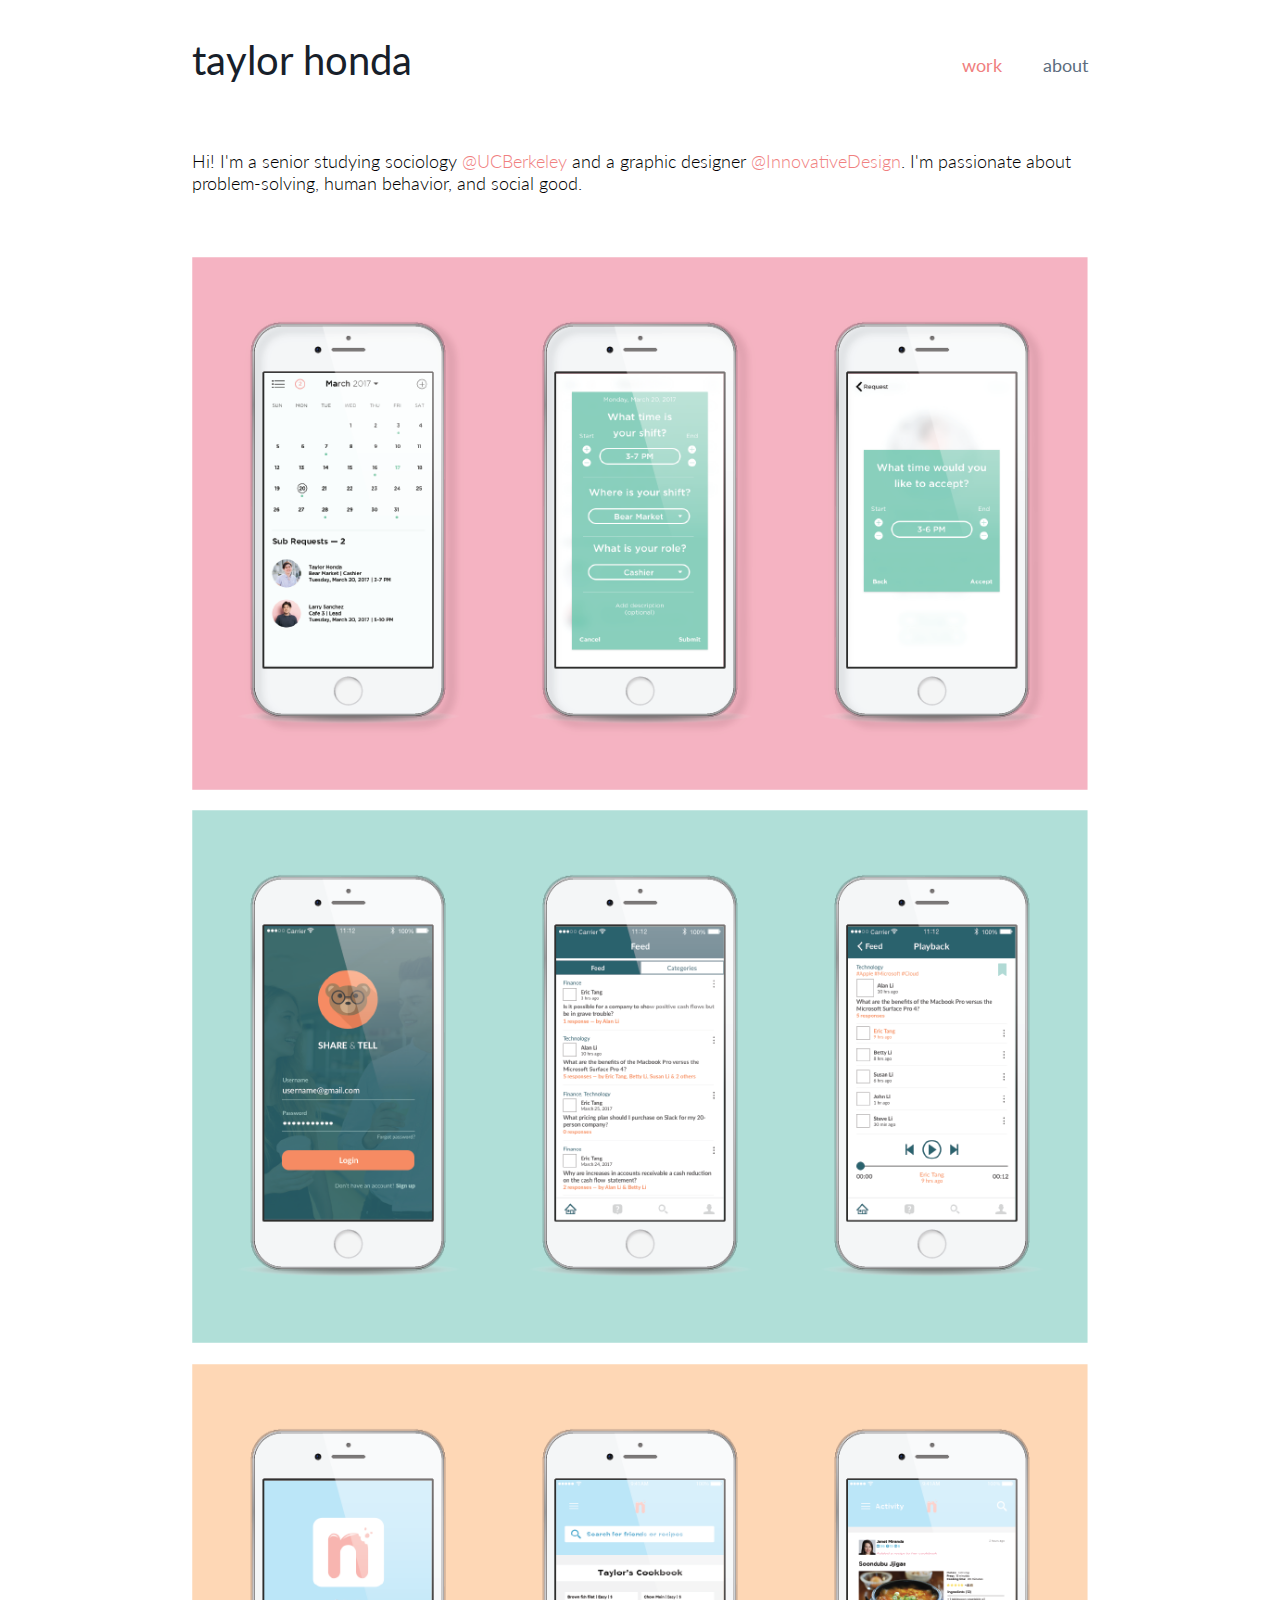
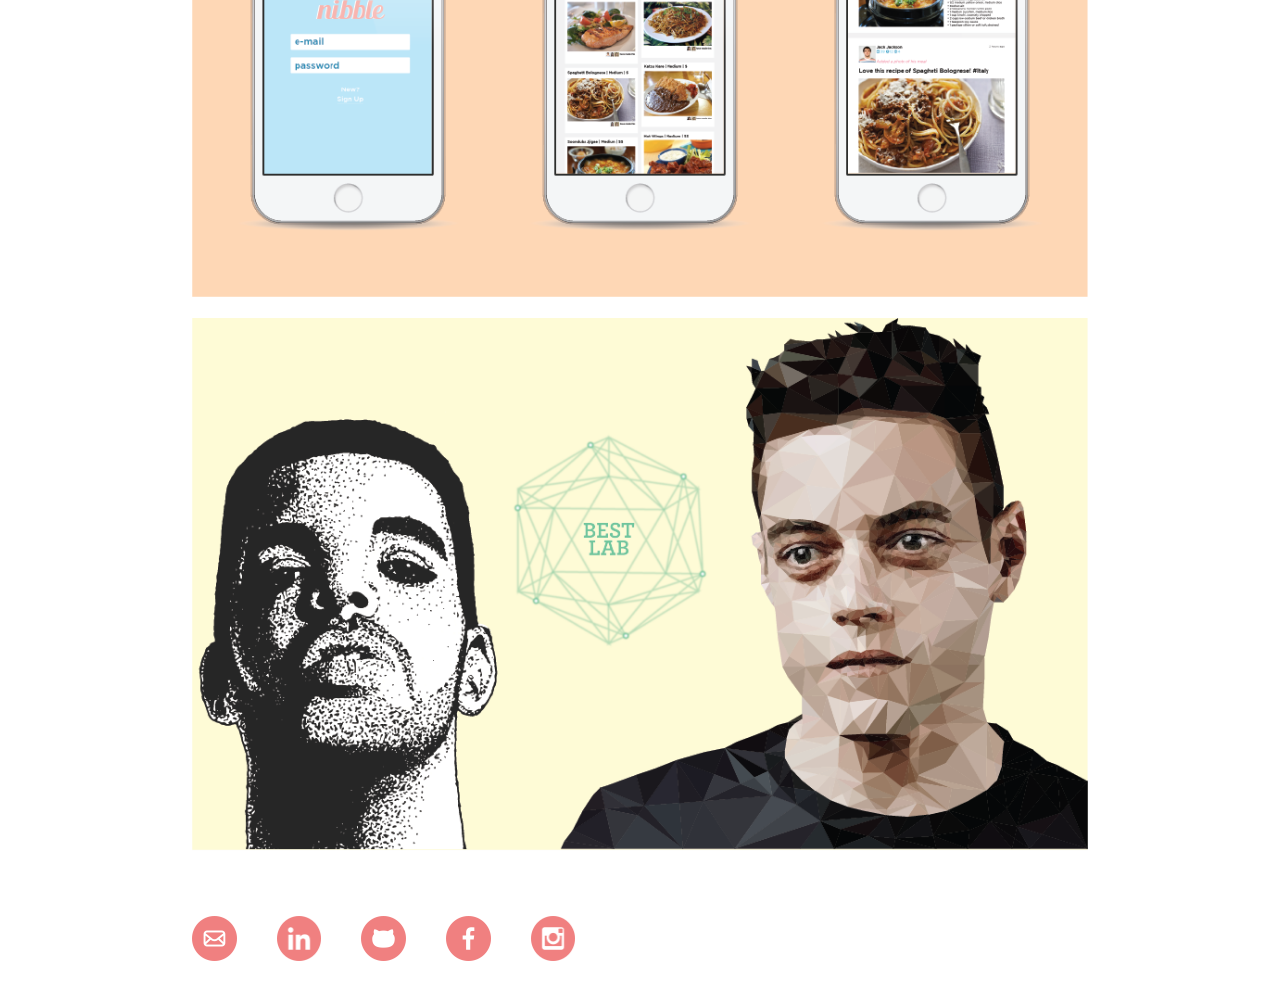
==== index.html @ 882cec19 "Lightbox" ====
<!DOCTYPE html>
<html>
	<head>
		<title>Taylor Honda</title>
		<link href="https://fonts.googleapis.com/css?family=Lato" rel="stylesheet">
		<link rel="stylesheet" href="assets/css/style.css">
		<link rel="stylesheet" href="assets/css/style2.css">
		<link rel="stylesheet" href="assets/css/material-scrolltop.css">
		<script type="text/javascript" src="assets/js/script.js"></script>
		<link rel='shortcut icon' href='assets/img/favicon.png' type='image/x-icon'/ >
		<meta name="title" content="Taylor Honda" />
		<meta name="description" content="Design Portfolio" />
		<meta property='og:image' content='http://taylorhonda.github.io/assets/img/me.jpg'/>
		<meta name="viewport" content="width=device-width, initial-scale=1, shrink-to-fit=no">
	</head>
	<body>
		<div id="navbar">
			<div id="nav">
				<nav>
					<a id="title" href="index.html">
						taylor honda
					</a>
					<div class="pages">
						<a id="uiux" href="index.html"> 
							<font color="#F08080">work</font>
						</a>
						<a id="about" href="about.html">
							about
						</a>
					</div>
				</nav>
			</div>
		</div>
		<div class="container">
			<div id="bio-short">
				Hi! I'm a senior studying sociology <a class="links" href="http://www.berkeley.edu/">@UCBerkeley</a> and a graphic designer <a class="links" href="http://innovativedesign.club/">@InnovativeDesign</a>. I'm passionate about problem-solving, human behavior, and social good. 
			</div>
			<div id="work">
				<div class="box">
					<img class="ux" src="assets/img/subbook.png">
					<a href="subbook.html">
						<div class="overlay"></div>
					</a>
					<a href="subbook.html">
						<div class="description"> <b>SubBook</b> | UIUX Design</div>
					</a>
				</div>
				<div class="box">
					<img class="ux" src="assets/img/share&tell.png">
					<a href="share&tell.html">
						<div class="overlay"></div>
					</a>
					<a href="share&tell.html">
						<div class="description"> <b>Share & Tell</b> | UIUX Design / Branding</div>
					</a>
				</div>
				<div class="box">
					<img class="ux" src="assets/img/nibble.png">
					<a href="nibble.html">
						<div class="overlay"></div>
					</a>
					<a href="nibble.html">
						<div class="description"> <b>Nibble</b> | UIUX Design / Branding</div>
					</a>
				</div>
				<div class="box">
					<img class="ux" src="assets/img/graphicdesign.png">
					<a href="graphicdesign.html">
						<div class="overlay"></div>
					</a>
					<a href="graphicdesign.html">
						<div class="description"> <b>Various Graphic Design Works</b></div>
					</a>
				</div>
				<div class="socialmedia">
					<a href="mailto:taylorhonda@berkeley.edu"><img class="link" id="email" src="assets/img/email.png"></a>
					<a href="https://www.linkedin.com/in/taylorhonda/"><img class="link" id="linkedin" src="assets/img/linkedin.png"></a>
					<a href="https://github.com/taylorhonda"><img class="link" id="github" src="assets/img/github.png"></a>
					<a href="https://www.facebook.com/taylorhonda"><img class="link" id="facebook" src="assets/img/facebook.png"></a>
					<a href="https://www.instagram.com/taylor_toyota/"><img class="link" id="instagram" src="assets/img/instagram.png"></a>
				</div>
			</div>
	</body>
</html>
---- assets/css/style.css ----
body {
	margin: 0;
	padding: 0;
	font-family: 'Lato', sans-serif;
	background-color: white;
}

/*Navigation Bar*/

#navbar {
	position: fixed;
	width: 100%;
	height: 10%;
	text-align: center;
	z-index: 5;
}

#navbar #nav {
	height: 120%;
	margin-bottom: 1%;
	background-color: rgba(255, 255, 255, 1);
}

nav {
	display: inline-block;
	text-align: left;
	width: 60%;
	margin: 0 auto;
}

#title {
	padding-top: 4%;
	font-size: 40px;
	font-family: 'Lato', sans-serif;
	text-decoration: none;
	color: #17202A;
	-webkit-transition: 0.4s;
	-moz-transition: 0.4s;
	-ms-transition: 0.4s;
	transition: 0.4s;
	font-weight: 400;
	float: left;

}

#title:hover {
	opacity: 0.4;
}

.pages {
	font-size: 18px;
	text-align: right;	
	padding-top: 6%;

}

.pages #uiux, #graphicdesign, #photos, #about {
	margin-left: 4%;
	text-decoration: none;
	color: #5D6D7E;
	-webkit-transition: 0.4s;
	-moz-transition: 0.4s;
	-ms-transition: 0.4s;
	transition: 0.4s;

}

#uiux:hover, #graphicdesign:hover, #photos:hover, #about:hover {
	opacity: 0.4;
}

/*Body of Content*/

.container {
	padding-top: 10%;
	width: 60%;
	margin: 0 auto;	
}

.content {
	width: 100%;
	display: block;
}

#bio-short {
	margin: 0 auto;
	margin-bottom: 7%;
	text-align: left;
	text-decoration: none;
	font-size: 18px;
	font-weight: 300;

}

.links {
	text-decoration: none;
	color: #F08080;

}

#work {
	margin: 0 auto;
	position: relative;
}

.box {
	position: relative;
	width: 100%;
}

.ux {
	width: 100%;
	margin-bottom: 2%;
	position: relative;


}
.example {
    width: 100%;
	margin-bottom: 2%;
	position: relative;
}

.example img.ux {
    -webkit-transition: opacity 0.4s ease-in-out;
    -moz-transition: opacity 0.4s ease-in-out;
    -ms-transition: opacity 0.4s ease-in-out;
    transition: opacity 0.4s ease-in-out;
}

.example img.ux:hover {
    opacity: 0.4;
}

.overlay {
	position: absolute;
	top: 0;
	bottom: 0;
	left: 0;
	right: 0;
	height: 100%;
	width: 100%;
	opacity: 0;
	-webkit-transition: 0.4s;
	-moz-transition: 0.4s;
	-ms-transition: 0.4s;
	transition: 0.4s;
	background-color: white;
	cursor: pointer
}

.box:hover .overlay {
	opacity: 0.75;
}

.overlay-two {
	position: absolute;
	top: 0;
	bottom: 0;
	left: 0;
	right: 0;
	height: 100%;
	width: 100%;
	opacity: 0;
	-webkit-transition: 0.4s;
	-moz-transition: 0.4s;
	-ms-transition: 0.4s;
	transition: 0.4s;
	background-color: white;
	cursor: pointer;
}

.box:hover .overlay-two {
	opacity: 0.4;

}

.description {
	font-size: 30px;
	color: #17202A;
	position: absolute;
	text-align: center;
	bottom: 0;
	width: 100%;
	height: 10%;
	margin: 0 auto;
	top: 44%;
	text-decoration: none;
	visibility: hidden;

}

.box:hover .description {
	visibility: visible;
	-webkit-transition: 0.4s;
	-moz-transition: 0.4s;
	-ms-transition: 0.4s;
	transition: 0.4s;

}

/*photos page*/

/*
.column {
	width: 49.5%;
	float: left;
}

#column-one {
	padding-right: 1%;

}

.photo {
	width: 100%;
	padding-bottom: 1%;

}

.photo:hover {
	opacity: 50%;
}

.overlay2 {
	position: absolute;
	top: 0;
	bottom: 0;
	left: 0;
	right: 0;
	height: 100%;
	width: 100%;
	opacity: 0;
	-webkit-transition: 0.4s;
	-moz-transition: 0.4s;
	-ms-transition: 0.4s;
	transition: 0.4s;
	background-color: white;
	cursor: pointer


}

*/

.box:hover .overlay2 {
	opacity: 0.75;

}



#block {
	width: 30%;
	height: 100vh;
	float: left;
	padding-right: 6%;

}

.name {
	font-size: 25px;
}

#me {
	width: 100%

}

#aboutme {
	width: 100%;


}

#bodytext {
	color: #5D6D7E;
	line-height: 30px;
	font-size: 16px;

}
.element {
	padding-top: 1%;
	width: 60%;
	margin: 0 auto;	
}

.socialmedia {
	margin-top: 5%;
	margin-bottom: 3%;

}
.link#email, #linkedin, #github, #instagram, #facebook {
	width: 5%;
	margin-right: 4%;
	-webkit-transition: 0.4s;
	-moz-transition: 0.4s;
	-ms-transition: 0.4s;
	transition: 0.4s;

}

#email:hover, #linkedin:hover, #github:hover, #instagram:hover, #facebook:hover {
	opacity: 0.4;

}

.product {
	font-size: 30px;
	text-align: left;
	padding-bottom: 1%;
}

.product#subbook {
	color: #85ceba;
}

.tools {
	font-size: 16px;
	text-align: left;
	padding-bottom: 1%;
	color: #5D6D7E;

}

.line {
	height: 0.25px;
	background-color: #5D6D7E;
	border-bottom:1px solid #5D6D7E;
	margin-bottom: 3%;

}

.explanation {
	font-size: 16px;
	line-height: 30px;
	margin-bottom: 3%;
}


.heading {
	font-size: 25px;
	color: #85ceba;
	margin-bottom: 3%;
}

.back-to-all {
	font-size: 25px;
	color: #F08080;
	text-decoration: none;
	padding-bottom: 5%;
}






/*Media Queries*/

/* Large desktop */
@media (min-width: 1500px) {
	nav {
		width: 1000px;
	}

	#navbar #nav {
		height: 90px;
		padding-bottom: 1%;
	}

	#title {
		font-size: 40px;
	}

	.pages {
		font-size: 18px;
	}

	.container {
		padding-top: 150px;
		width: 1000px;
		margin: 0 auto;	
	}

	.photo {
		padding-bottom: .5%;
		margin: 0 auto;
	}

	#block {
		width: 30%;
		height: 20%;
		padding-bottom: 6%;

	}

	#bodytext {
		line-height: 30px;
		font-size: 16px;

	}
	.line {
		height: 0.1px;
		background-color: #5D6D7E;
		border-bottom:1px solid #5D6D7E;
		margin-bottom: 3%;
		}

	.link#email, #linkedin, #github, #instagram, #facebook {
		width: 5%;
		margin-right: 4%;
		}
}

/* Large Tablet */
@media (min-width: 980px) and (max-width: 1499px) {
	nav {
		width: 70%;
	}

	#navbar #nav {
		height: 85px;
		padding-bottom: 1%;
	}

	#title {
		font-size: 40px;
	}

	.pages {
		font-size: 18px;
	}

	.container {
		padding-top: 150px;
		width: 70%;
		margin: 0 auto;	
	}

	.photo {
		padding-bottom: .5%;
		margin: 0 auto;
	}

	#block {
		width: 30%;
		height: 20%;
		float: none;
		padding-bottom: 6%;

	}

	#bodytext {
		line-height: 30px;
		font-size: 16px;

	}
	.line {
		height: 0.1px;
		background-color: #5D6D7E;
		border-bottom:1px solid #5D6D7E;
		margin-bottom: 3%;
		}

	.link#email, #linkedin, #github, #instagram, #facebook {
		width: 5%;
		margin-right: 4%;
		}
}

/* Portrait tablet to landscape and desktop */
@media (min-width: 768px) and (max-width: 979px) {
	nav {
		width: 90%;
	}

	#navbar #nav {
		height: 80px;
		padding-bottom: 1%;
	}

	#title {
		font-size: 40px;
	}

	.pages {
		font-size: 18px;
	}

	.container {
		padding-top: 120px;
		width: 90%;
		margin: 0 auto;	
	}

	.photo {
		padding-bottom: .5%;
		margin: 0 auto;
	}

	#block {
		width: 40%;
		height: 20%;
		float: none;
		padding-bottom: 6%;

	}

	#bodytext {
		line-height: 30px;
		font-size: 16px;

	}
	.line {
		height: 0.1px;
		background-color: #5D6D7E;
		border-bottom:1px solid #5D6D7E;
		margin-bottom: 3%;
		}

	.link#email, #linkedin, #github, #instagram, #facebook {
		width: 5%;
		margin-right: 4%;
		}
}

/* Landscape phone to portrait tablet */
@media (min-width: 480px) and (max-width: 767px) {	
	nav {
		width: 90%;
	}

	#navbar #nav {
		height: 75px;
		padding-bottom: 1%;
	}

	#title {
		font-size: 40px;
	}
	.pages {
		font-size: 18px;
	}

	.container {
		padding-top: 100px;
		width: 90%;
		margin: 0 auto;	
	}

	.photo {
		padding-bottom: .5%;
		margin: 0 auto;
	}

	#block {
		width: 40%;
		height: 20%;
		float: none;
		padding-bottom: 6%;

	}

	#bodytext {
		line-height: 30px;
		font-size: 16px;

	}
	.line {
		height: 0.1px;
		background-color: #5D6D7E;
		border-bottom:1px solid #5D6D7E;
		margin-bottom: 3%;
		}

	.link#email, #linkedin, #github, #instagram, #facebook {
		width: 5%;
		margin-right: 4%;
		}
}

/* Landscape phones and down */
@media (max-width: 480px) {
	nav {
		width: 90%;
	}

	#navbar #nav {
		height: 50px;
		padding-bottom: 1%;
	}

	#title {
		font-size: 25px;
	}

	.container {
		padding-top: 60px;
		width: 90%;
		margin: 0 auto;	
	}

	.photo {
		padding-bottom: .5%;
		margin: 0 auto;
	}

	#block {
		width: 40%;
		height: 20%;
		float: none;
		padding-bottom: 6%;

	}

	#bodytext {
		line-height: 30px;
		font-size: 16px;

	}
	.line {
		height: 0.1px;
		background-color: #5D6D7E;
		border-bottom:1px solid #5D6D7E;
		margin-bottom: 3%;
		}

	.link#email, #linkedin, #github, #instagram, #facebook {
		width: 6%;
		margin-right: 4%;
		}
}
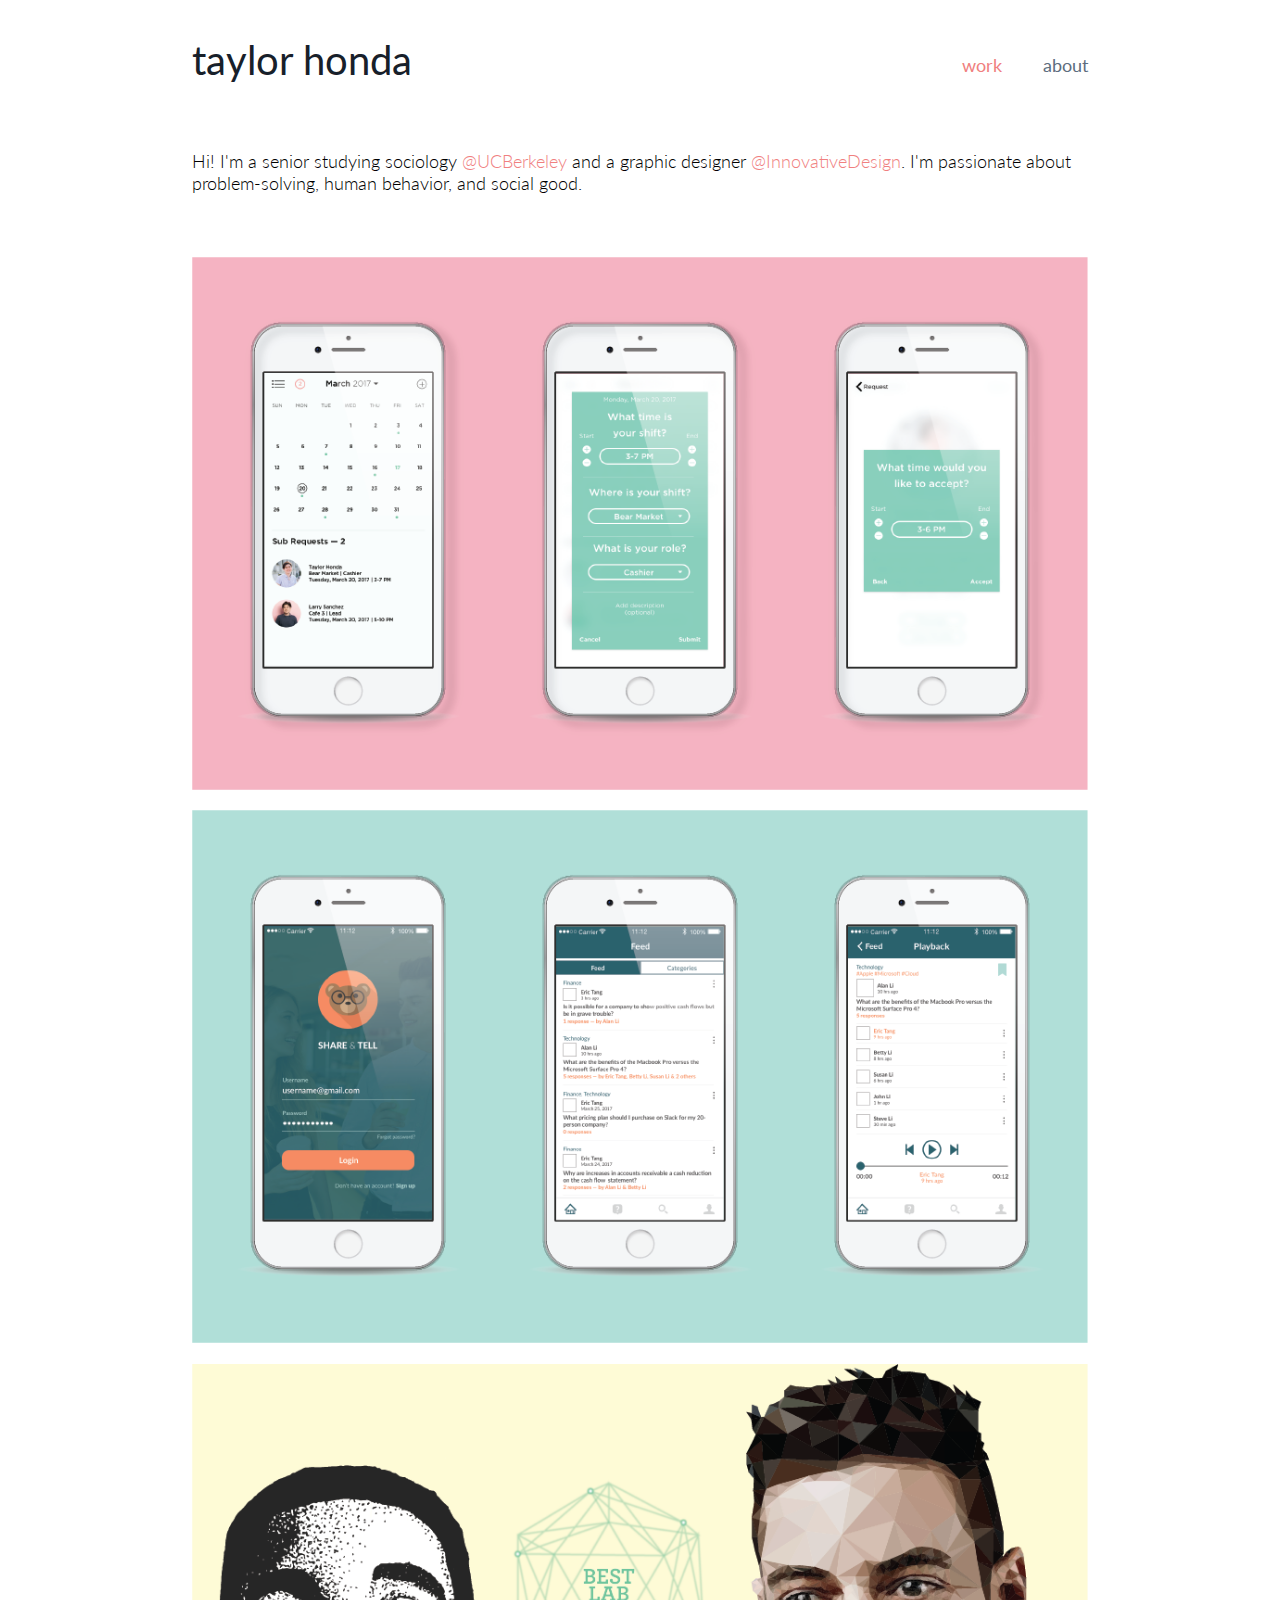
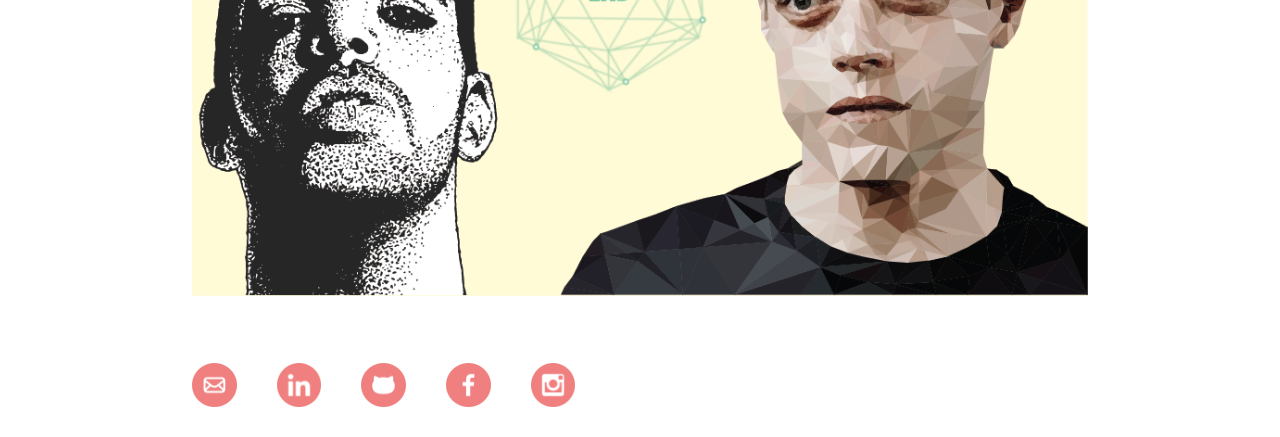
==== commit 039419bd: "favicon and preview image" ====
--- a/index.html
+++ b/index.html
@@ -3,16 +3,18 @@
 	<head>
 		<title>Taylor Honda</title>
 		<link href="https://fonts.googleapis.com/css?family=Lato" rel="stylesheet">
+		<script src="https://ajax.googleapis.com/ajax/libs/jquery/3.2.0/jquery.min.js"></script>
+		<script src="assets/js/script.js"></script>
 		<link rel="stylesheet" href="assets/css/style.css">
-		<link rel="stylesheet" href="assets/css/style2.css">
-		<link rel="stylesheet" href="assets/css/material-scrolltop.css">
+		<link href="assets/css/lightbox.css" rel="stylesheet">
 		<script type="text/javascript" src="assets/js/script.js"></script>
 		<link rel='shortcut icon' href='assets/img/favicon.png' type='image/x-icon'/ >
 		<meta name="title" content="Taylor Honda" />
-		<meta name="description" content="Design Portfolio" />
-		<meta property='og:image' content='http://taylorhonda.github.io/assets/img/me.jpg'/>
+		<meta name="description" content="Taylor Honda's Design Portfolio" />
+		<meta property='og:image' content='http://taylorhonda.design/assets/img/me.jpg'/>
 		<meta name="viewport" content="width=device-width, initial-scale=1, shrink-to-fit=no">
 	</head>
+
 	<body>
 		<div id="navbar">
 			<div id="nav">
@@ -21,7 +23,7 @@
 						taylor honda
 					</a>
 					<div class="pages">
-						<a id="uiux" href="index.html"> 
+						<a id="design" href="index.html"> 
 							<font color="#F08080">work</font>
 						</a>
 						<a id="about" href="about.html">
@@ -31,6 +33,7 @@
 				</nav>
 			</div>
 		</div>
+		
 		<div class="container">
 			<div id="bio-short">
 				Hi! I'm a senior studying sociology <a class="links" href="http://www.berkeley.edu/">@UCBerkeley</a> and a graphic designer <a class="links" href="http://innovativedesign.club/">@InnovativeDesign</a>. I'm passionate about problem-solving, human behavior, and social good. 
@@ -54,14 +57,14 @@
 						<div class="description"> <b>Share & Tell</b> | UIUX Design / Branding</div>
 					</a>
 				</div>
-				<div class="box">
+				<!-- <div class="box">
 					<img class="ux" src="assets/img/nibble.png">
 					<a href="nibble.html">
 						<div class="overlay"></div>
 					</a>
 					<a href="nibble.html">
 						<div class="description"> <b>Nibble</b> | UIUX Design / Branding</div>
-					</a>
+					</a> -->
 				</div>
 				<div class="box">
 					<img class="ux" src="assets/img/graphicdesign.png">
@@ -80,5 +83,6 @@
 					<a href="https://www.instagram.com/taylor_toyota/"><img class="link" id="instagram" src="assets/img/instagram.png"></a>
 				</div>
 			</div>
+		</div>
 	</body>
 </html>--- a/assets/css/style.css
+++ b/assets/css/style.css
@@ -54,7 +54,7 @@
 
 }
 
-.pages #uiux, #graphicdesign, #photos, #about {
+.pages #design, #about {
 	margin-left: 4%;
 	text-decoration: none;
 	color: #5D6D7E;
@@ -65,7 +65,20 @@
 
 }
 
-#uiux:hover, #graphicdesign:hover, #photos:hover, #about:hover {
+#resume {
+	text-decoration: none;
+	color: #F08080;
+	-webkit-transition: 0.4s;
+	-moz-transition: 0.4s;
+	-ms-transition: 0.4s;
+	transition: 0.4s;
+}
+
+#resume:hover {
+	opacity: 0.4;
+}
+
+#design:hover, #about:hover {
 	opacity: 0.4;
 }
 
@@ -110,25 +123,31 @@
 
 .ux {
 	width: 100%;
+	max-height: none;
 	margin-bottom: 2%;
 	position: relative;
 
-
-}
-.example {
-    width: 100%;
+}
+
+.ux-2 {
+	width: 100%;
+	max-height: none;
 	margin-bottom: 2%;
 	position: relative;
-}
-
-.example img.ux {
+
+}
+
+.example img.ux-2 {
+	width: 100%;
+	margin-bottom: 2%;
+	position: relative;
     -webkit-transition: opacity 0.4s ease-in-out;
     -moz-transition: opacity 0.4s ease-in-out;
     -ms-transition: opacity 0.4s ease-in-out;
     transition: opacity 0.4s ease-in-out;
 }
 
-.example img.ux:hover {
+.example img.ux-2:hover {
     opacity: 0.4;
 }
 
@@ -141,38 +160,16 @@
 	height: 100%;
 	width: 100%;
 	opacity: 0;
-	-webkit-transition: 0.4s;
-	-moz-transition: 0.4s;
-	-ms-transition: 0.4s;
-	transition: 0.4s;
+	-webkit-transition: opacity 0.4s ease-in-out;
+    -moz-transition: opacity 0.4s ease-in-out;
+    -ms-transition: opacity 0.4s ease-in-out;
+    transition: opacity 0.4s ease-in-out;
 	background-color: white;
 	cursor: pointer
 }
 
 .box:hover .overlay {
 	opacity: 0.75;
-}
-
-.overlay-two {
-	position: absolute;
-	top: 0;
-	bottom: 0;
-	left: 0;
-	right: 0;
-	height: 100%;
-	width: 100%;
-	opacity: 0;
-	-webkit-transition: 0.4s;
-	-moz-transition: 0.4s;
-	-ms-transition: 0.4s;
-	transition: 0.4s;
-	background-color: white;
-	cursor: pointer;
-}
-
-.box:hover .overlay-two {
-	opacity: 0.4;
-
 }
 
 .description {
@@ -187,15 +184,16 @@
 	top: 44%;
 	text-decoration: none;
 	visibility: hidden;
+	-webkit-transition: opacity 0.4s ease-in-out;
+    -moz-transition: opacity 0.4s ease-in-out;
+    -ms-transition: opacity 0.4s ease-in-out;
+    transition: opacity 0.4s ease-in-out;
 
 }
 
 .box:hover .description {
 	visibility: visible;
-	-webkit-transition: 0.4s;
-	-moz-transition: 0.4s;
-	-ms-transition: 0.4s;
-	transition: 0.4s;
+	
 
 }
 
@@ -243,13 +241,6 @@
 
 */
 
-.box:hover .overlay2 {
-	opacity: 0.75;
-
-}
-
-
-
 #block {
 	width: 30%;
 	height: 100vh;
@@ -315,6 +306,10 @@
 	color: #85ceba;
 }
 
+.product#share {
+	color: #f68b63;
+}
+
 .tools {
 	font-size: 16px;
 	text-align: left;
@@ -338,9 +333,15 @@
 }
 
 
-.heading {
+.heading-subbook {
 	font-size: 25px;
 	color: #85ceba;
+	margin-bottom: 3%;
+}
+
+.heading-share {
+	font-size: 25px;
+	color: #f68b63;
 	margin-bottom: 3%;
 }
 
@@ -411,6 +412,12 @@
 		width: 5%;
 		margin-right: 4%;
 		}
+	.description {
+		font-size: 40px;
+		bottom: 0;
+		height: 15%;
+		top: 42%;
+	}
 }
 
 /* Large Tablet */
@@ -578,6 +585,13 @@
 		width: 5%;
 		margin-right: 4%;
 		}
+
+	.description {
+		font-size: 30px;
+		bottom: 0;
+		height: 15%;
+		top: 42%;
+	}
 }
 
 /* Landscape phones and down */
@@ -630,6 +644,14 @@
 		width: 6%;
 		margin-right: 4%;
 		}
+
+
+	.description {
+		font-size: 20px;
+		bottom: 0;
+		height: 15%;
+		top: 40%;
+	}
 }
 
 
